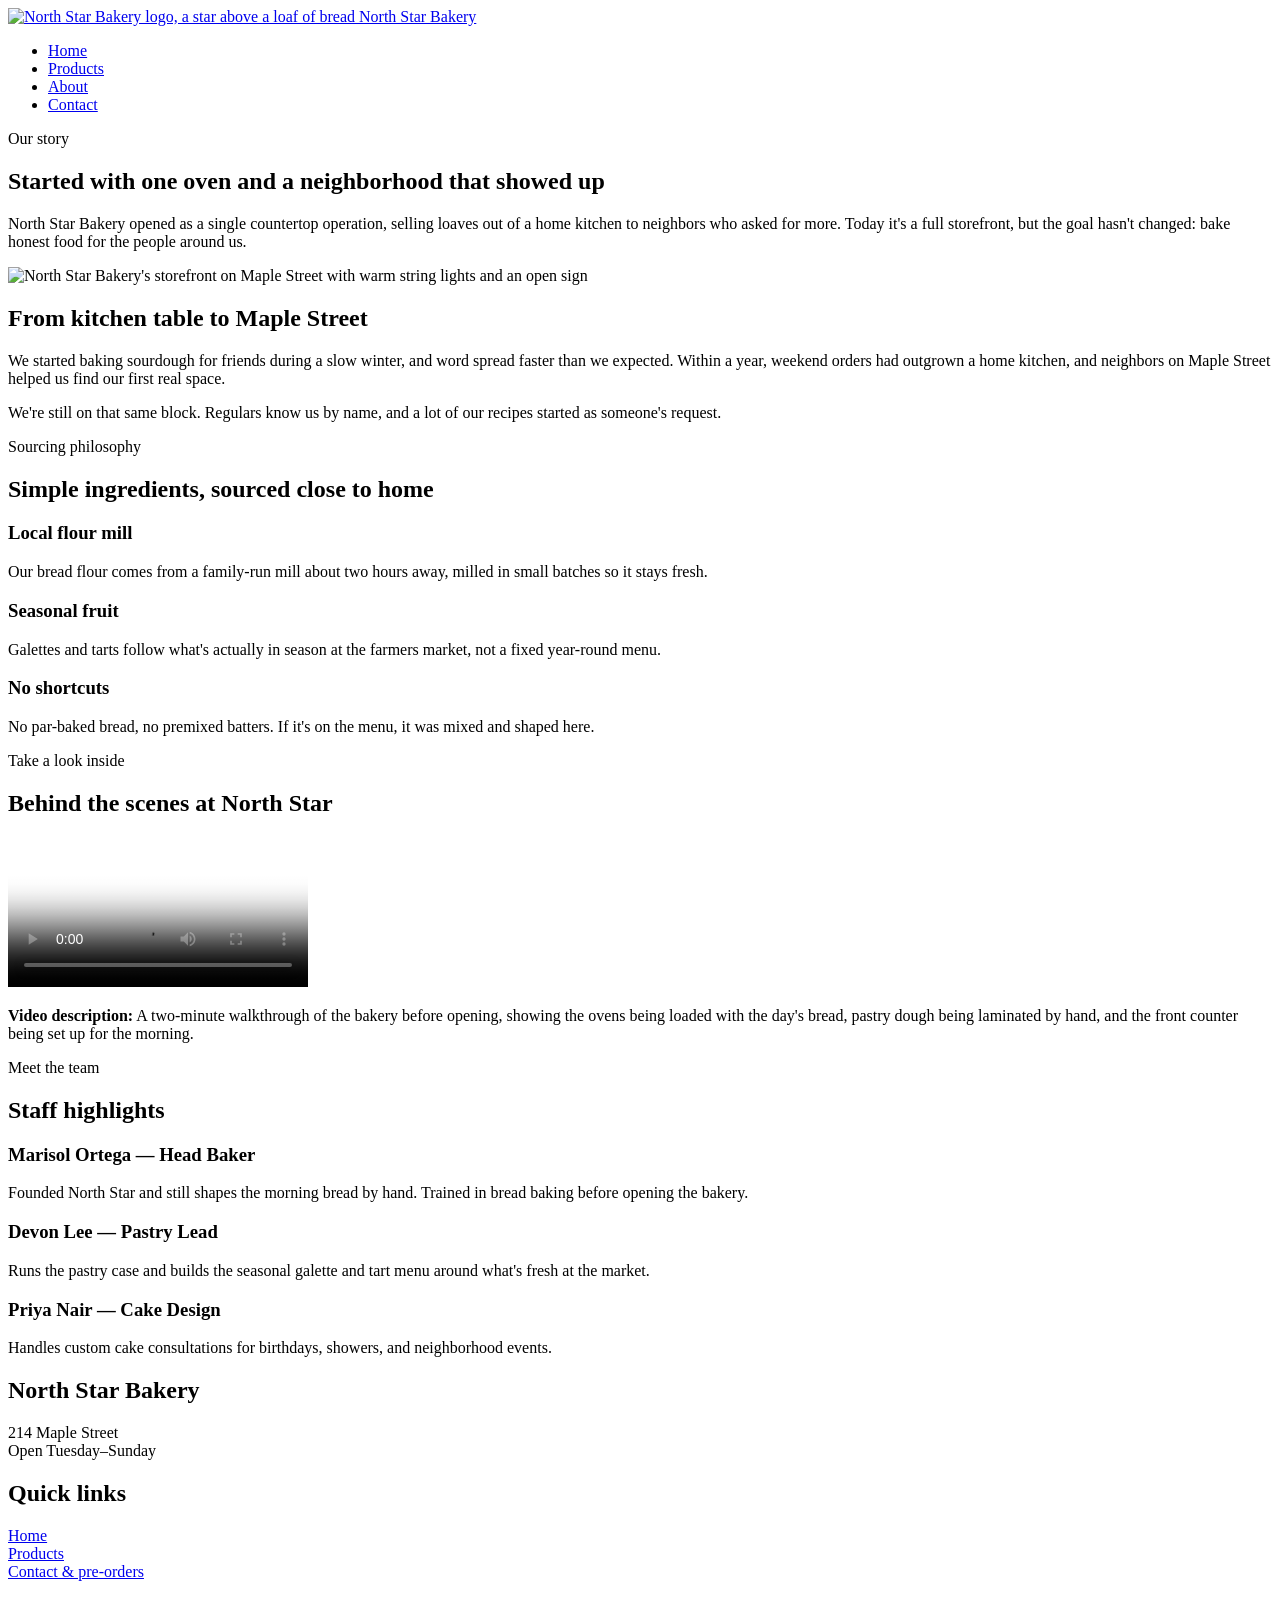
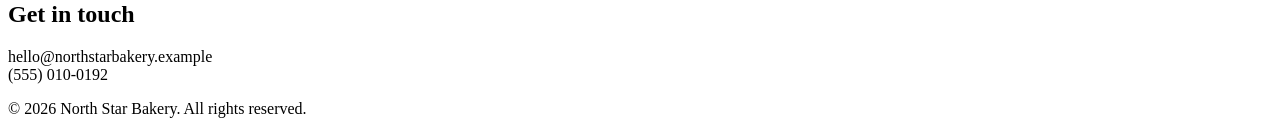
==== about.html @ 6b82aa20 "Add files via upload" ====
<!DOCTYPE html>
<html lang="en">
<head>
  <meta charset="UTF-8" />
  <meta name="viewport" content="width=device-width, initial-scale=1.0" />
  <title>About Us | North Star Bakery</title>
  <meta name="description" content="Learn the story of North Star Bakery, our sourcing philosophy, and the team behind the ovens." />
  <link rel="preconnect" href="https://fonts.googleapis.com" />
  <link href="https://fonts.googleapis.com/css2?family=Fraunces:ital,wght@0,500;0,600;1,600&family=Work+Sans:wght@400;500;600&display=swap" rel="stylesheet" />
  <link rel="stylesheet" href="css/style.css" />
</head>
<body>

  <header class="site-header">
    <div class="wrap">
      <a class="brand" href="index.html">
        <img src="images/bakery-logo.png" alt="North Star Bakery logo, a star above a loaf of bread" />
        <span class="brand-name">North Star Bakery</span>
      </a>
      <nav class="main-nav" aria-label="Primary">
        <ul>
          <li><a href="index.html">Home</a></li>
          <li><a href="products.html">Products</a></li>
          <li><a href="about.html" aria-current="page">About</a></li>
          <li><a href="contact.html">Contact</a></li>
        </ul>
      </nav>
    </div>
  </header>
  <div class="scallop" role="presentation"></div>

  <main id="main-content">

    <section class="hero">
      <div class="wrap">
        <span class="section-eyebrow">Our story</span>
        <h1>Started with one oven and a neighborhood that showed up</h1>
        <p class="lede">North Star Bakery opened as a single countertop operation, selling loaves out of a home kitchen to neighbors who asked for more. Today it's a full storefront, but the goal hasn't changed: bake honest food for the people around us.</p>
      </div>
    </section>

    <!-- Storefront image + story -->
    <section>
      <div class="wrap flex flex-2 align-center">
        <img src="images/bakery-storefront.jpg" alt="North Star Bakery's storefront on Maple Street with warm string lights and an open sign" />
        <div>
          <h2>From kitchen table to Maple Street</h2>
          <p>We started baking sourdough for friends during a slow winter, and word spread faster than we expected. Within a year, weekend orders had outgrown a home kitchen, and neighbors on Maple Street helped us find our first real space.</p>
          <p>We're still on that same block. Regulars know us by name, and a lot of our recipes started as someone's request.</p>
        </div>
      </div>
    </section>

    <!-- Sourcing philosophy -->
    <section class="section-alt">
      <div class="wrap">
        <span class="section-eyebrow">Sourcing philosophy</span>
        <h2>Simple ingredients, sourced close to home</h2>
        <div class="flex flex-3">
          <div class="card">
            <h3>Local flour mill</h3>
            <p>Our bread flour comes from a family-run mill about two hours away, milled in small batches so it stays fresh.</p>
          </div>
          <div class="card">
            <h3>Seasonal fruit</h3>
            <p>Galettes and tarts follow what's actually in season at the farmers market, not a fixed year-round menu.</p>
          </div>
          <div class="card">
            <h3>No shortcuts</h3>
            <p>No par-baked bread, no premixed batters. If it's on the menu, it was mixed and shaped here.</p>
          </div>
        </div>
      </div>
    </section>

    <!-- Behind the scenes video -->
    <section>
      <div class="wrap">
        <span class="section-eyebrow">Take a look inside</span>
        <h2>Behind the scenes at North Star</h2>
        <div class="media-block">
          <video controls poster="images/bakery-storefront.jpg">
            <source src="media/bakery-behind-scenes.mp4" type="video/mp4" />
            <track kind="captions" src="media/bakery-behind-scenes.vtt" srclang="en" label="English captions" />
            Your browser does not support the video element. A description is provided below instead.
          </video>
          <p class="fallback">
            <strong>Video description:</strong> A two-minute walkthrough of the bakery before opening, showing the ovens being loaded with the day's bread, pastry dough being laminated by hand, and the front counter being set up for the morning.
          </p>
        </div>
      </div>
    </section>

    <!-- Staff highlights -->
    <section class="section-alt">
      <div class="wrap">
        <span class="section-eyebrow">Meet the team</span>
        <h2>Staff highlights</h2>
        <div class="flex flex-3">
          <div class="card">
            <h3>Marisol Ortega — Head Baker</h3>
            <p>Founded North Star and still shapes the morning bread by hand. Trained in bread baking before opening the bakery.</p>
          </div>
          <div class="card">
            <h3>Devon Lee — Pastry Lead</h3>
            <p>Runs the pastry case and builds the seasonal galette and tart menu around what's fresh at the market.</p>
          </div>
          <div class="card">
            <h3>Priya Nair — Cake Design</h3>
            <p>Handles custom cake consultations for birthdays, showers, and neighborhood events.</p>
          </div>
        </div>
      </div>
    </section>

  </main>

  <div class="scallop" role="presentation"></div>
  <footer class="site-footer">
    <div class="wrap">
      <div>
        <h2>North Star Bakery</h2>
        <p>214 Maple Street<br />Open Tuesday–Sunday</p>
      </div>
      <div>
        <h2>Quick links</h2>
        <nav aria-label="Footer">
          <ul style="list-style:none; padding:0; margin:0;">
            <li><a href="index.html">Home</a></li>
            <li><a href="products.html">Products</a></li>
            <li><a href="contact.html">Contact &amp; pre-orders</a></li>
          </ul>
        </nav>
      </div>
      <div>
        <h2>Get in touch</h2>
        <p>hello@northstarbakery.example<br />(555) 010-0192</p>
      </div>
    </div>
    <p class="copyright">&copy; 2026 North Star Bakery. All rights reserved.</p>
  </footer>

</body>
</html>
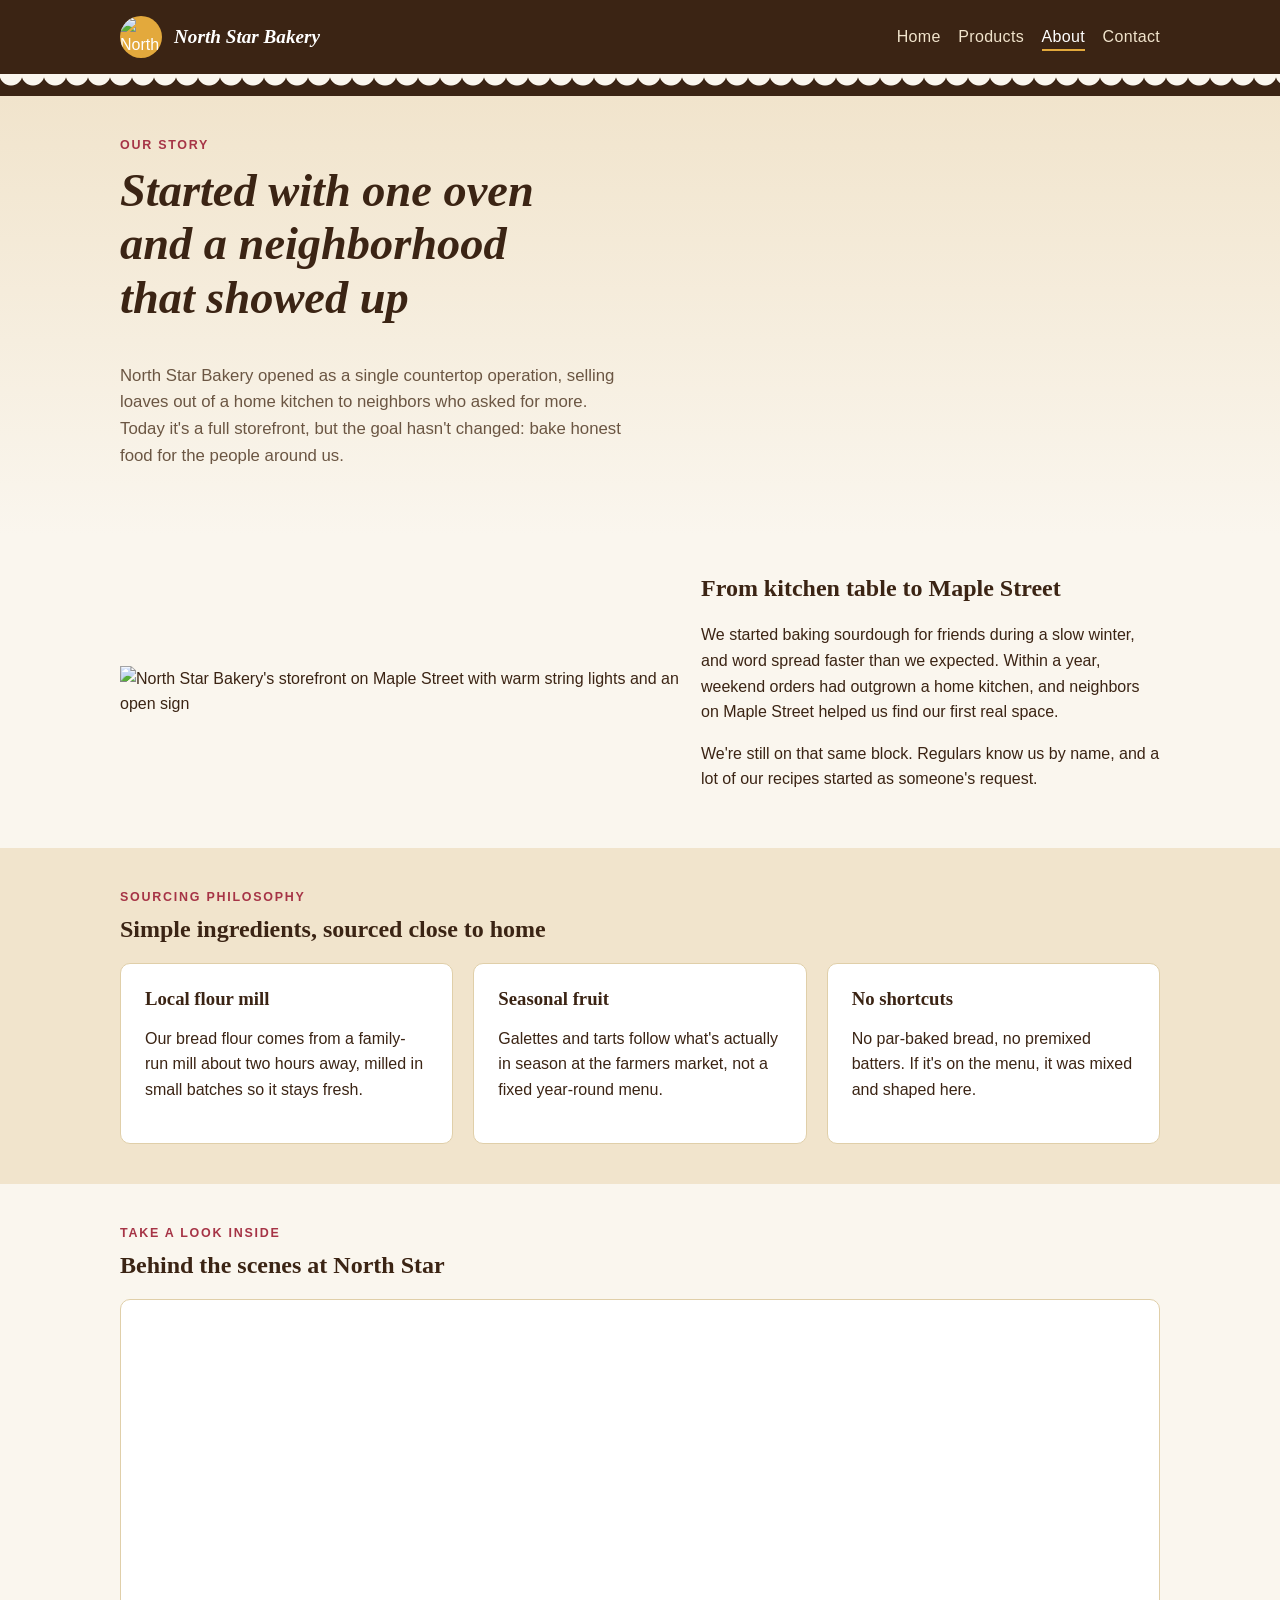
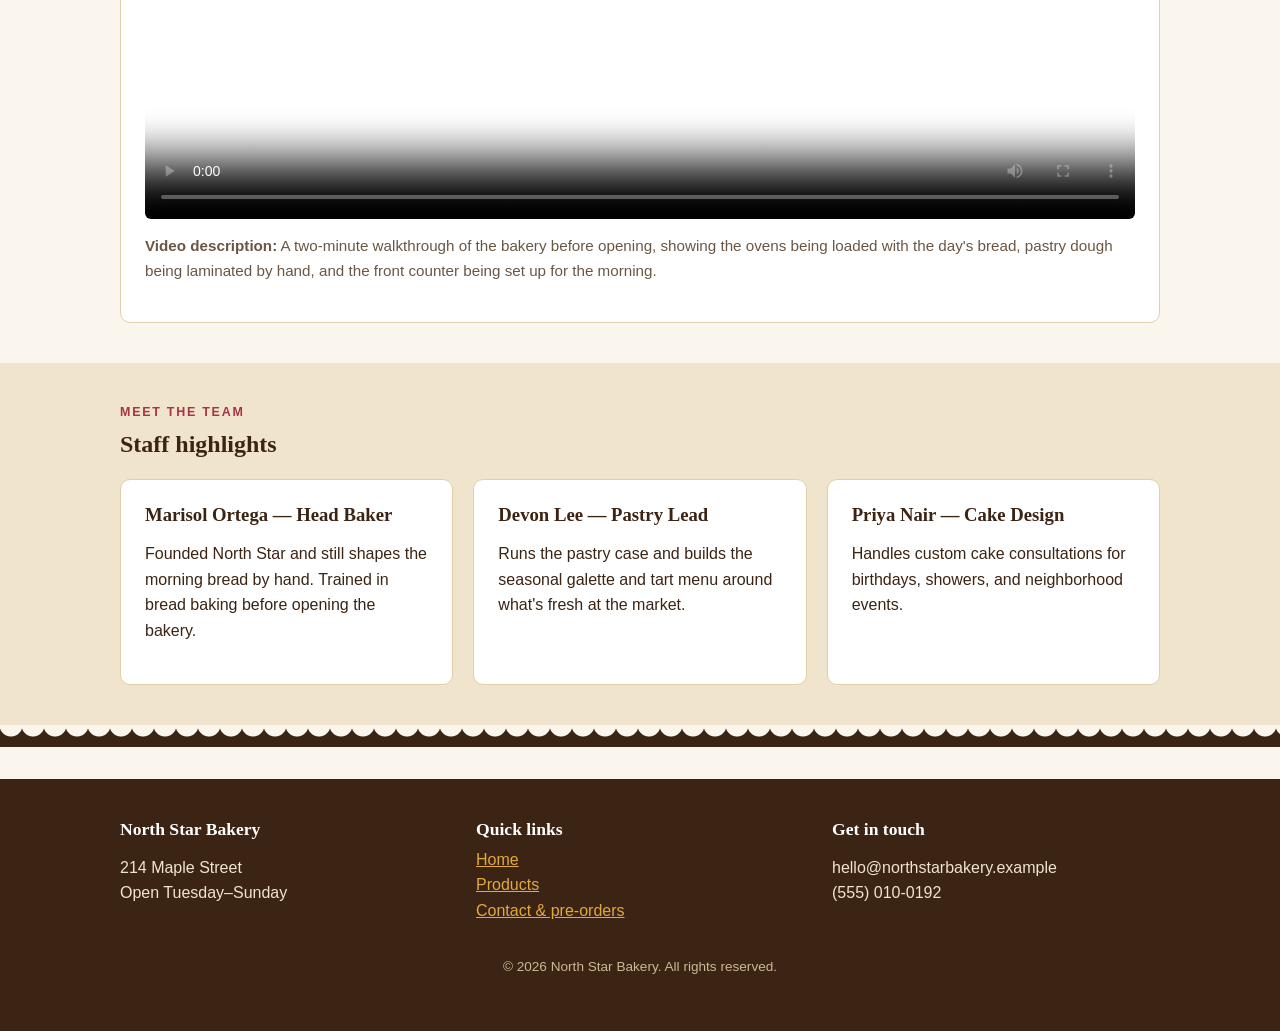
==== commit 63154dee: "Add files via upload" ====
--- a/about.html
+++ b/about.html
@@ -22,7 +22,7 @@
           <li><a href="index.html">Home</a></li>
           <li><a href="products.html">Products</a></li>
           <li><a href="about.html" aria-current="page">About</a></li>
-          <li><a href="contact.html">Contact</a></li>
+          <li><a href="contact.html">Contact<span id="cart-badge" class="cart-badge" hidden aria-live="polite"></span></a></li>
         </ul>
       </nav>
     </div>
@@ -140,5 +140,6 @@
     <p class="copyright">&copy; 2026 North Star Bakery. All rights reserved.</p>
   </footer>
 
+  <script src="js/app.js"></script>
 </body>
 </html>
--- a/css/style.css
+++ b/css/style.css
@@ -0,0 +1,514 @@
+/* =========================================================
+   North Star Bakery — shared stylesheet (Touchstone 3)
+   Mobile-first, Flexbox layout, one media query breakpoint.
+
+   Color palette (4 main colors):
+     --color-cream    background
+     --color-crust    dark brown — header/footer, body text, headings
+     --color-berry    primary accent — buttons, links, prices
+     --color-gold     secondary accent — focus states, dividers, highlights
+   Typography (2 font families):
+     --font-display   Fraunces  (headings, brand)
+     --font-body      Work Sans (body copy, UI)
+   ========================================================= */
+
+:root {
+  --color-cream: #faf6ee;
+  --color-crust: #3b2414;
+  --color-berry: #a63446;
+  --color-gold: #e3a93c;
+
+  /* tints/shades derived from the 4 main colors, not new hues */
+  --color-cream-shade: #f1e4cc;
+  --color-crust-soft: #6b5643;
+  --color-border: #e0cfa9;
+
+  --font-display: "Fraunces", Georgia, serif;
+  --font-body: "Work Sans", "Segoe UI", sans-serif;
+
+  --radius: 10px;
+  --max-width: 1080px;
+  --gap: 1.25rem;
+}
+
+*,
+*::before,
+*::after {
+  box-sizing: border-box;
+}
+
+html {
+  scroll-behavior: smooth;
+}
+
+body {
+  margin: 0;
+  font-family: var(--font-body);
+  color: var(--color-crust);
+  background: var(--color-cream);
+  line-height: 1.6;
+}
+
+img,
+video {
+  max-width: 100%;
+  display: block;
+}
+
+h1,
+h2,
+h3 {
+  font-family: var(--font-display);
+  color: var(--color-crust);
+  line-height: 1.15;
+  margin-top: 0;
+}
+
+a {
+  color: var(--color-berry);
+}
+
+a:focus-visible,
+button:focus-visible,
+input:focus-visible,
+textarea:focus-visible,
+select:focus-visible {
+  outline: 3px solid var(--color-gold);
+  outline-offset: 2px;
+}
+
+.wrap {
+  max-width: var(--max-width);
+  margin: 0 auto;
+  padding: 0 1.25rem;
+}
+
+/* ---------- Header / Nav (mobile-first: stacked, Flexbox column) ---------- */
+
+.site-header {
+  background: var(--color-crust);
+  color: #fff;
+}
+
+.site-header .wrap {
+  display: flex;
+  flex-direction: column;
+  align-items: flex-start;
+  gap: 0.75rem;
+  padding-top: 1rem;
+  padding-bottom: 1rem;
+}
+
+.brand {
+  display: flex;
+  align-items: center;
+  gap: 0.75rem;
+  text-decoration: none;
+  color: #fff;
+}
+
+.brand img {
+  height: 42px;
+  width: 42px;
+  border-radius: 50%;
+  background: var(--color-gold);
+}
+
+.brand-name {
+  font-family: var(--font-display);
+  font-size: 1.2rem;
+  font-weight: 600;
+  font-style: italic;
+}
+
+.main-nav ul {
+  list-style: none;
+  display: flex;
+  flex-wrap: wrap;
+  gap: 1.1rem;
+  margin: 0;
+  padding: 0;
+}
+
+.main-nav a {
+  color: #f1e4cc;
+  text-decoration: none;
+  font-weight: 500;
+  letter-spacing: 0.02em;
+  padding-bottom: 4px;
+  border-bottom: 2px solid transparent;
+}
+
+.main-nav a:hover,
+.main-nav a[aria-current="page"] {
+  border-bottom-color: var(--color-gold);
+  color: #fff;
+}
+
+/* Scalloped divider — signature element evoking a pastry edge */
+.scallop {
+  height: 22px;
+  background: var(--color-crust);
+  background-image: radial-gradient(circle at 11px 0, var(--color-cream) 11px, transparent 12px);
+  background-size: 22px 22px;
+  background-repeat: repeat-x;
+}
+
+/* ---------- Hero (mobile-first: single column via Flexbox) ---------- */
+
+.hero {
+  background: linear-gradient(180deg, var(--color-cream-shade), var(--color-cream));
+  padding: 2.5rem 0 3rem;
+}
+
+.hero .wrap.flex-2 {
+  display: flex;
+  flex-direction: column;
+  gap: 1.75rem;
+}
+
+.hero h1 {
+  font-size: clamp(1.7rem, 6vw, 2.9rem);
+  font-style: italic;
+  max-width: 22ch;
+}
+
+.hero .lede {
+  font-size: 1.05rem;
+  color: var(--color-crust-soft);
+  max-width: 55ch;
+}
+
+.button {
+  display: inline-block;
+  background: var(--color-berry);
+  color: #fff;
+  text-decoration: none;
+  padding: 0.75rem 1.5rem;
+  border-radius: 999px;
+  font-weight: 600;
+  border: none;
+  font-family: var(--font-body);
+  font-size: 1rem;
+  cursor: pointer;
+}
+
+.button:hover {
+  background: #8a2837;
+}
+
+.button.secondary {
+  background: transparent;
+  color: var(--color-crust);
+  border: 2px solid var(--color-crust);
+}
+
+.button.secondary:hover {
+  background: var(--color-crust);
+  color: #fff;
+}
+
+/* ---------- Sections ---------- */
+
+section {
+  padding: 2.5rem 0;
+}
+
+.section-alt {
+  background: var(--color-cream-shade);
+}
+
+.section-eyebrow {
+  text-transform: uppercase;
+  letter-spacing: 0.14em;
+  font-size: 0.78rem;
+  color: var(--color-berry);
+  font-weight: 600;
+  margin-bottom: 0.5rem;
+  display: block;
+}
+
+/* ---------- Flexbox layout system ----------
+   Mobile-first: .flex wraps to a single column by default.
+   At the tablet/desktop breakpoint, .flex-2 becomes two
+   side-by-side columns and .flex-3 becomes three. */
+
+.flex {
+  display: flex;
+  flex-wrap: wrap;
+  gap: var(--gap);
+}
+
+.flex > * {
+  flex: 1 1 100%;
+}
+
+.flex-3 > * {
+  flex: 1 1 100%;
+}
+
+.flex-2 > * {
+  flex: 1 1 100%;
+}
+
+.flex-2.align-center {
+  align-items: center;
+}
+
+.card {
+  background: #fff;
+  border: 1px solid var(--color-border);
+  border-radius: var(--radius);
+  padding: 1.5rem;
+  flex: 1 1 100%;
+}
+
+.card h3 {
+  margin-bottom: 0.5rem;
+}
+
+.price {
+  font-weight: 600;
+  color: var(--color-berry);
+}
+
+/* ---------- Figure ---------- */
+
+figure {
+  margin: 0;
+  background: #fff;
+  border: 1px solid var(--color-border);
+  border-radius: var(--radius);
+  overflow: hidden;
+  flex: 1 1 100%;
+}
+
+figure img {
+  width: 100%;
+  height: auto;
+}
+
+figcaption {
+  padding: 0.85rem 1.1rem;
+  font-size: 0.95rem;
+  color: var(--color-crust-soft);
+  font-style: italic;
+}
+
+/* ---------- Hours / location snippet ---------- */
+
+.info-strip {
+  display: flex;
+  flex-direction: column;
+  flex-wrap: wrap;
+  gap: 1.25rem;
+  background: #fff;
+  border: 1px solid var(--color-border);
+  border-radius: var(--radius);
+  padding: 1.5rem;
+}
+
+.info-strip dt {
+  font-weight: 600;
+  color: var(--color-crust);
+  font-family: var(--font-display);
+}
+
+.info-strip dd {
+  margin: 0.2rem 0 0;
+  color: var(--color-crust-soft);
+}
+
+/* ---------- Audio / Video ---------- */
+
+.media-block {
+  background: #fff;
+  border: 1px solid var(--color-border);
+  border-radius: var(--radius);
+  padding: 1.5rem;
+}
+
+.media-block p.fallback {
+  font-size: 0.95rem;
+  color: var(--color-crust-soft);
+}
+
+audio,
+video {
+  width: 100%;
+  border-radius: 6px;
+}
+
+/* ---------- Form ---------- */
+
+form {
+  background: #fff;
+  border: 1px solid var(--color-border);
+  border-radius: var(--radius);
+  padding: 1.5rem;
+}
+
+fieldset {
+  border: 1px solid var(--color-border);
+  border-radius: var(--radius);
+  padding: 1.25rem 1.5rem 1.5rem;
+  margin: 0 0 1.75rem;
+}
+
+fieldset + fieldset {
+  margin-top: 1.75rem;
+}
+
+legend {
+  font-family: var(--font-display);
+  font-weight: 600;
+  color: var(--color-crust);
+  padding: 0 0.5rem;
+  font-size: 1.05rem;
+}
+
+.field {
+  margin-bottom: 1.1rem;
+}
+
+.field:last-child {
+  margin-bottom: 0;
+}
+
+label {
+  display: block;
+  font-weight: 600;
+  margin-bottom: 0.35rem;
+}
+
+.hint {
+  font-weight: 400;
+  color: var(--color-crust-soft);
+  font-size: 0.85rem;
+}
+
+input,
+select,
+textarea {
+  width: 100%;
+  font-family: var(--font-body);
+  font-size: 1rem;
+  padding: 0.65rem 0.75rem;
+  border: 1px solid var(--color-border);
+  border-radius: 6px;
+  background: var(--color-cream);
+  color: var(--color-crust);
+}
+
+textarea {
+  resize: vertical;
+  min-height: 5.5rem;
+}
+
+.radio-group {
+  display: flex;
+  gap: 1.5rem;
+  flex-wrap: wrap;
+}
+
+.radio-group label {
+  display: flex;
+  align-items: center;
+  gap: 0.4rem;
+  font-weight: 400;
+}
+
+.radio-group input {
+  width: auto;
+}
+
+/* ---------- Footer (mobile-first: stacked via Flexbox) ---------- */
+
+.site-footer {
+  background: var(--color-crust);
+  color: #f1e4cc;
+  padding: 2.5rem 0;
+  margin-top: 2rem;
+}
+
+.site-footer .wrap {
+  display: flex;
+  flex-direction: column;
+  gap: 1.75rem;
+}
+
+.site-footer h2 {
+  color: #fff;
+  font-size: 1.1rem;
+  margin-bottom: 0.5rem;
+}
+
+.site-footer a {
+  color: var(--color-gold);
+}
+
+.site-footer .copyright {
+  margin-top: 2rem;
+  font-size: 0.85rem;
+  color: #cbb894;
+  text-align: center;
+}
+
+/* =========================================================
+   Media query — larger screens (tablet and up)
+   Mobile-first: base styles above are the small-screen
+   layout; this query adds the wider, multi-column layout.
+   ========================================================= */
+
+@media (min-width: 700px) {
+  .site-header .wrap {
+    flex-direction: row;
+    align-items: center;
+    justify-content: space-between;
+  }
+
+  .hero .wrap.flex-2 {
+    flex-direction: row;
+    align-items: center;
+  }
+
+  .flex-2 > * {
+    flex: 1 1 0;
+  }
+
+  .flex-2 > *:first-child {
+    flex: 1.1 1 0;
+  }
+
+  .flex-2 > *:last-child {
+    flex: 0.9 1 0;
+  }
+
+  .flex-3 > * {
+    flex: 1 1 0;
+  }
+
+  .info-strip {
+    flex-direction: row;
+  }
+
+  .info-strip > div {
+    flex: 1 1 auto;
+  }
+
+  .site-footer .wrap {
+    flex-direction: row;
+  }
+
+  .site-footer .wrap > div {
+    flex: 1 1 0;
+  }
+
+  form {
+    padding: 2rem;
+  }
+
+  .hero h1 {
+    max-width: 20ch;
+  }
+}
